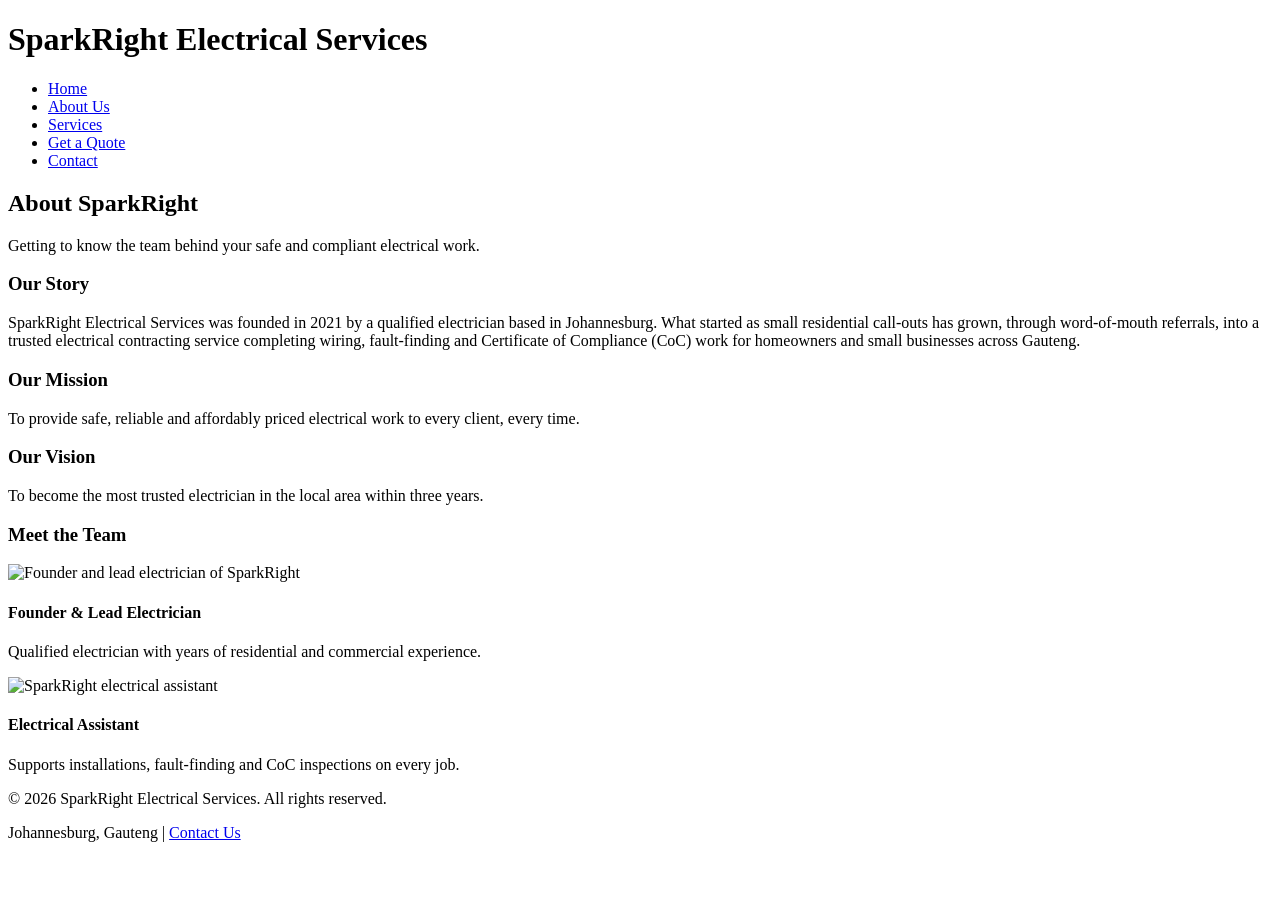
==== about.html @ 02b432ce "Add all HTML pages with semantic structure and navigation" ====
<!DOCTYPE html>
<html lang="en">
<head>
    <meta charset="UTF-8">
    <meta name="viewport" content="width=device-width, initial-scale=1.0">
    <title>About Us | SparkRight Electrical Services</title>
    <meta name="description" content="Learn about SparkRight Electrical Services, our history, mission and the team behind our electrical work in Johannesburg.">
    <link rel="stylesheet" href="css/style.css">
</head>
<body>

    <header>
        <div class="logo">
            <h1>SparkRight <span>Electrical Services</span></h1>
        </div>
        <nav>
            <ul>
                <li><a href="index.html">Home</a></li>
                <li><a href="about.html" aria-current="page">About Us</a></li>
                <li><a href="services.html">Services</a></li>
                <li><a href="enquiry.html">Get a Quote</a></li>
                <li><a href="contact.html">Contact</a></li>
            </ul>
        </nav>
    </header>

    <main>

        <!-- Page intro -->
        <section class="page-header">
            <h2>About SparkRight</h2>
            <p>Getting to know the team behind your safe and compliant electrical work.</p>
        </section>

        <!-- Organisation history -->
        <section class="history">
            <h3>Our Story</h3>
            <p>SparkRight Electrical Services was founded in 2021 by a qualified electrician based in
               Johannesburg. What started as small residential call-outs has grown, through word-of-mouth
               referrals, into a trusted electrical contracting service completing wiring, fault-finding
               and Certificate of Compliance (CoC) work for homeowners and small businesses across Gauteng.</p>
        </section>

        <!-- Mission and vision -->
        <section class="mission-vision">
            <h3>Our Mission</h3>
            <p>To provide safe, reliable and affordably priced electrical work to every client, every time.</p>

            <h3>Our Vision</h3>
            <p>To become the most trusted electrician in the local area within three years.</p>
        </section>

        <!-- Team members section -->
        <section class="team">
            <h3>Meet the Team</h3>
            <div class="team-members">
                <article class="team-member">
                    <img src="images/team-1.jpg" alt="Founder and lead electrician of SparkRight">
                    <h4>Founder &amp; Lead Electrician</h4>
                    <p>Qualified electrician with years of residential and commercial experience.</p>
                </article>
                <article class="team-member">
                    <img src="images/team-2.jpg" alt="SparkRight electrical assistant">
                    <h4>Electrical Assistant</h4>
                    <p>Supports installations, fault-finding and CoC inspections on every job.</p>
                </article>
            </div>
        </section>

    </main>

    <footer>
        <p>&copy; 2026 SparkRight Electrical Services. All rights reserved.</p>
        <p>Johannesburg, Gauteng | <a href="contact.html">Contact Us</a></p>
    </footer>

</body>
</html>
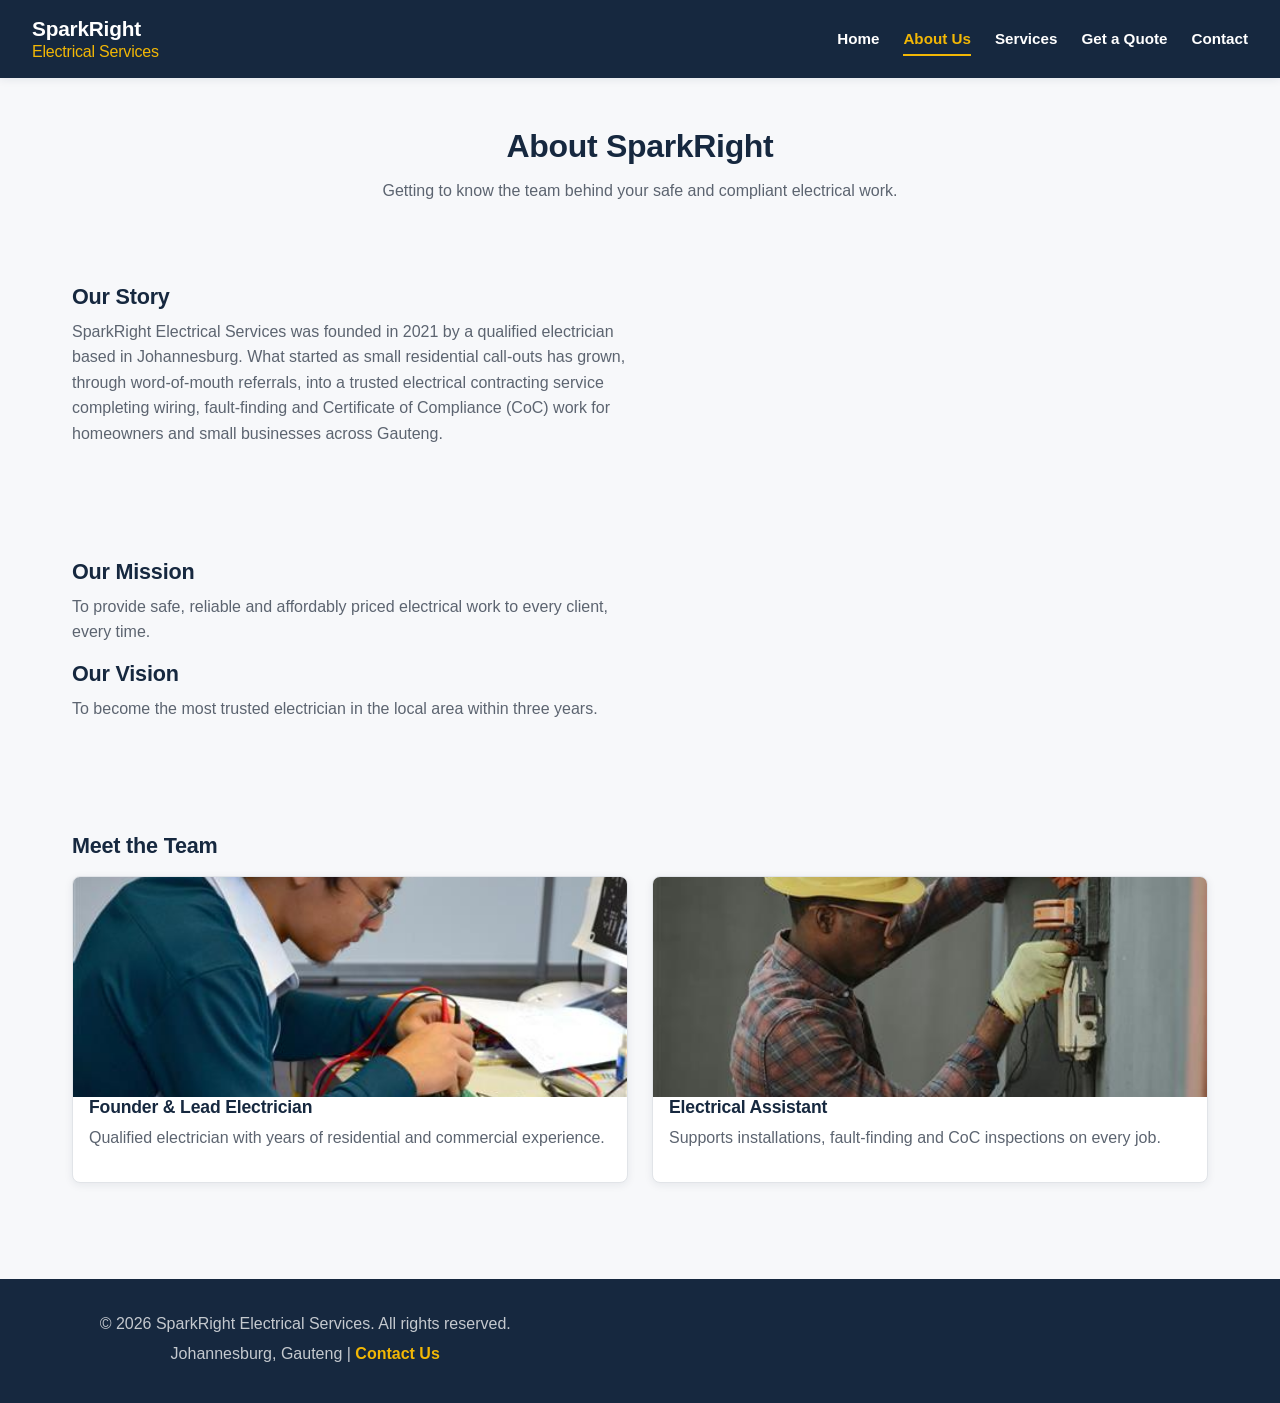
==== commit 98819cb7: "Use srcset, sizes, width/height and lazy loading on hero and team images (Part 2 feedback)" ====
--- a/about.html
+++ b/about.html
@@ -55,12 +55,28 @@
             <h3>Meet the Team</h3>
             <div class="team-members">
                 <article class="team-member">
-                    <img src="images/team-1.jpg" alt="Founder and lead electrician of SparkRight">
+                    <img src="images/team-1.jpg"
+     srcset="images/team-1-480.jpg 480w,
+             images/team-1-800.jpg 800w,
+             images/team-1-1200.jpg 1200w,
+             images/team-1.jpg 3072w"
+     sizes="(max-width: 768px) 90vw, 33vw"
+     width="3072" height="3573"
+     alt="Founder and lead electrician of SparkRight"
+     loading="lazy" decoding="async">
                     <h4>Founder &amp; Lead Electrician</h4>
                     <p>Qualified electrician with years of residential and commercial experience.</p>
                 </article>
                 <article class="team-member">
-                    <img src="images/team-2.jpg" alt="SparkRight electrical assistant">
+                    <img src="images/team-2.jpg"
+     srcset="images/team-2-480.jpg 480w,
+             images/team-2-800.jpg 800w,
+             images/team-2-1200.jpg 1200w,
+             images/team-2.jpg 4000w"
+     sizes="(max-width: 768px) 90vw, 33vw"
+     width="4000" height="2670"
+     alt="SparkRight electrical assistant"
+     loading="lazy" decoding="async">
                     <h4>Electrical Assistant</h4>
                     <p>Supports installations, fault-finding and CoC inspections on every job.</p>
                 </article>
--- a/css/style.css
+++ b/css/style.css
@@ -0,0 +1,478 @@
+﻿/* =========================================================
+   SparkRight Electrical Services -- style.css
+   Part 2: CSS Styling and Responsive Design
+   ========================================================= */
+
+/* ---------- 1. CSS Reset ---------- */
+* {
+    margin: 0;
+    padding: 0;
+    box-sizing: border-box;
+}
+
+html {
+    scroll-behavior: smooth;
+}
+
+img {
+    max-width: 100%;
+    display: block;
+}
+
+a {
+    text-decoration: none;
+    color: inherit;
+}
+
+ul {
+    list-style: none;
+}
+
+button {
+    font: inherit;
+    cursor: pointer;
+    border: none;
+}
+
+/* ---------- 2. Base Styles ---------- */
+:root {
+    --color-navy: #16283F;
+    --color-navy-light: #1F3A5C;
+    --color-amber: #F2B705;
+    --color-amber-dark: #D19E00;
+    --color-bg: #F7F8FA;
+    --color-white: #FFFFFF;
+    --color-text: #2A2E35;
+    --color-text-muted: #5C6470;
+    --color-border: #E1E4E8;
+
+    --font-base: 'Segoe UI', Tahoma, Geneva, Verdana, sans-serif;
+
+    --radius: 8px;
+    --shadow: 0 2px 8px rgba(22, 40, 63, 0.08);
+    --shadow-hover: 0 6px 16px rgba(22, 40, 63, 0.14);
+
+    --max-width: 75rem;
+}
+
+body {
+    font-family: var(--font-base);
+    color: var(--color-text);
+    background-color: var(--color-bg);
+    line-height: 1.6;
+    font-size: 1rem;
+}
+
+/* ---------- 3. Typography ---------- */
+h1, h2, h3, h4 {
+    font-weight: 700;
+    color: var(--color-navy);
+    line-height: 1.25;
+    letter-spacing: -0.01em;
+}
+
+h1 { font-size: 1.5rem; }
+h2 { font-size: 2rem; margin-bottom: 0.75rem; }
+h3 { font-size: 1.35rem; margin-bottom: 0.5rem; }
+h4 { font-size: 1.1rem; margin-bottom: 0.35rem; }
+
+p {
+    color: var(--color-text-muted);
+    margin-bottom: 1rem;
+    max-width: 65ch;
+}
+
+/* ---------- 4. Header & Navigation ---------- */
+header {
+    display: flex;
+    justify-content: space-between;
+    align-items: center;
+    flex-wrap: wrap;
+    gap: 1rem;
+    padding: 1rem 2rem;
+    background-color: var(--color-navy);
+    position: sticky;
+    top: 0;
+    z-index: 100;
+    box-shadow: var(--shadow);
+}
+
+.logo h1 {
+    color: var(--color-white);
+    font-size: 1.3rem;
+}
+
+.logo h1 span {
+    color: var(--color-amber);
+    font-weight: 400;
+    font-size: 1rem;
+    display: block;
+}
+
+header nav ul {
+    display: flex;
+    gap: 1.5rem;
+    flex-wrap: wrap;
+}
+
+header nav a {
+    color: var(--color-white);
+    font-weight: 600;
+    font-size: 0.95rem;
+    padding: 0.4rem 0;
+    border-bottom: 2px solid transparent;
+    transition: border-color 0.2s ease, color 0.2s ease;
+}
+
+header nav a:hover,
+header nav a:focus {
+    color: var(--color-amber);
+    border-bottom-color: var(--color-amber);
+}
+
+header nav a[aria-current="page"] {
+    color: var(--color-amber);
+    border-bottom-color: var(--color-amber);
+}
+
+/* ---------- 5. Main Layout Wrapper ---------- */
+main {
+    max-width: var(--max-width);
+    margin: 0 auto;
+    padding: 0 2rem;
+}
+
+section {
+    padding: 3rem 0;
+}
+
+.page-header {
+    text-align: center;
+    padding: 3rem 0 2rem;
+}
+
+.page-header p {
+    margin: 0 auto;
+    color: var(--color-text-muted);
+}
+
+/* ---------- 6. Hero Section (Home) ---------- */
+.hero {
+    display: grid;
+    grid-template-columns: 1.1fr 1fr;
+    align-items: center;
+    gap: 2rem;
+    padding: 3rem 0;
+}
+
+.hero img {
+    border-radius: var(--radius);
+    box-shadow: var(--shadow);
+}
+
+.hero-text h2 {
+    font-size: 2.25rem;
+}
+
+/* ---------- 7. Buttons / CTAs ---------- */
+.cta-button {
+    display: inline-block;
+    background-color: var(--color-amber);
+    color: var(--color-navy);
+    font-weight: 700;
+    padding: 0.85rem 1.75rem;
+    border-radius: var(--radius);
+    margin-top: 0.5rem;
+    transition: background-color 0.2s ease, transform 0.15s ease, box-shadow 0.2s ease;
+}
+
+.cta-button:hover {
+    background-color: var(--color-amber-dark);
+    box-shadow: var(--shadow-hover);
+    transform: translateY(-2px);
+}
+
+.cta-button:focus {
+    outline: 3px solid var(--color-navy-light);
+    outline-offset: 2px;
+}
+
+.cta-button:active {
+    transform: translateY(0);
+}
+
+/* ---------- 8. Service Cards (Home preview + Services page) ---------- */
+.service-cards {
+    display: grid;
+    grid-template-columns: repeat(3, 1fr);
+    gap: 1.5rem;
+    margin: 1.5rem 0;
+}
+
+.card,
+.service-detail {
+    background-color: var(--color-white);
+    border: 1px solid var(--color-border);
+    border-radius: var(--radius);
+    padding: 1.5rem;
+    box-shadow: var(--shadow);
+    transition: box-shadow 0.2s ease, transform 0.2s ease;
+}
+
+.card:hover,
+.service-detail:hover {
+    box-shadow: var(--shadow-hover);
+    transform: translateY(-3px);
+}
+
+.service-detail {
+    margin-bottom: 1.25rem;
+}
+
+.cta {
+    text-align: center;
+    background-color: var(--color-navy);
+    border-radius: var(--radius);
+    padding: 2.5rem 1.5rem;
+}
+
+.cta h3 {
+    color: var(--color-white);
+}
+
+/* ---------- 9. About Page ---------- */
+.history,
+.mission-vision {
+    max-width: 65ch;
+}
+
+.team-members {
+    display: grid;
+    grid-template-columns: repeat(2, 1fr);
+    gap: 1.5rem;
+    margin-top: 1rem;
+}
+
+.team-member {
+    background-color: var(--color-white);
+    border: 1px solid var(--color-border);
+    border-radius: var(--radius);
+    overflow: hidden;
+    box-shadow: var(--shadow);
+    transition: box-shadow 0.2s ease;
+}
+
+.team-member:hover {
+    box-shadow: var(--shadow-hover);
+}
+
+.team-member img {
+    height: 220px;
+    width: 100%;
+    object-fit: cover;
+}
+
+.team-member h4,
+.team-member p {
+    padding: 0 1rem;
+}
+
+.team-member p {
+    padding-bottom: 1rem;
+}
+
+/* ---------- 10. Forms (Enquiry + Contact) ---------- */
+.enquiry-form form,
+.contact-form form {
+    display: flex;
+    flex-direction: column;
+    max-width: 40rem;
+    background-color: var(--color-white);
+    border: 1px solid var(--color-border);
+    border-radius: var(--radius);
+    padding: 2rem;
+    box-shadow: var(--shadow);
+}
+
+.enquiry-form label,
+.contact-form label {
+    font-weight: 600;
+    font-size: 0.9rem;
+    color: var(--color-navy);
+    margin-top: 1rem;
+    margin-bottom: 0.35rem;
+}
+
+.enquiry-form input,
+.enquiry-form select,
+.enquiry-form textarea,
+.contact-form input,
+.contact-form textarea {
+    padding: 0.65rem 0.85rem;
+    border: 1px solid var(--color-border);
+    border-radius: var(--radius);
+    font-size: 0.95rem;
+    font-family: inherit;
+    background-color: var(--color-bg);
+    transition: border-color 0.2s ease, box-shadow 0.2s ease;
+}
+
+.enquiry-form input:focus,
+.enquiry-form select:focus,
+.enquiry-form textarea:focus,
+.contact-form input:focus,
+.contact-form textarea:focus {
+    outline: none;
+    border-color: var(--color-amber);
+    box-shadow: 0 0 0 3px rgba(242, 183, 5, 0.25);
+}
+
+.enquiry-form button,
+.contact-form button {
+    align-self: flex-start;
+    margin-top: 1.5rem;
+    background-color: var(--color-navy);
+    color: var(--color-white);
+    font-weight: 700;
+    padding: 0.85rem 1.75rem;
+    border-radius: var(--radius);
+    transition: background-color 0.2s ease, transform 0.15s ease;
+}
+
+.enquiry-form button:hover,
+.contact-form button:hover {
+    background-color: var(--color-navy-light);
+    transform: translateY(-2px);
+}
+
+.enquiry-form button:active,
+.contact-form button:active {
+    transform: translateY(0);
+}
+
+/* ---------- 11. Contact Page: Details + Service Areas ---------- */
+.contact-details p {
+    margin-bottom: 0.5rem;
+}
+
+.contact-details a {
+    color: var(--color-amber-dark);
+    font-weight: 600;
+}
+
+.service-areas {
+    display: grid;
+    gap: 1.5rem;
+}
+
+.location {
+    background-color: var(--color-white);
+    border: 1px solid var(--color-border);
+    border-radius: var(--radius);
+    padding: 1rem;
+    box-shadow: var(--shadow);
+}
+
+.location iframe {
+    border-radius: var(--radius);
+    margin-top: 0.5rem;
+}
+
+/* ---------- 12. Footer ---------- */
+footer {
+    background-color: var(--color-navy);
+    color: var(--color-white);
+    text-align: center;
+    padding: 2rem 1rem;
+    margin-top: 3rem;
+}
+
+footer p {
+    color: rgba(255, 255, 255, 0.75);
+    margin-bottom: 0.25rem;
+}
+
+footer a {
+    color: var(--color-amber);
+    font-weight: 600;
+}
+
+/* =========================================================
+   13. Responsive Design
+   ========================================================= */
+
+/* Tablet */
+@media (max-width: 1024px) {
+    .hero {
+        grid-template-columns: 1fr;
+    }
+
+    .service-cards {
+        grid-template-columns: repeat(2, 1fr);
+    }
+
+    main {
+        padding: 0 1.5rem;
+    }
+}
+
+/* Small tablet / large phone */
+@media (max-width: 768px) {
+    header {
+        flex-direction: column;
+        align-items: flex-start;
+        padding: 1rem 1.25rem;
+    }
+
+    header nav ul {
+        gap: 1rem;
+    }
+
+    .hero-text h2 {
+        font-size: 1.75rem;
+    }
+
+    .team-members {
+        grid-template-columns: 1fr;
+    }
+
+    .service-cards {
+        grid-template-columns: 1fr;
+    }
+}
+
+/* Mobile */
+@media (max-width: 480px) {
+    main {
+        padding: 0 1rem;
+    }
+
+    header nav ul {
+        flex-direction: column;
+        gap: 0.5rem;
+        width: 100%;
+    }
+
+    h2 {
+        font-size: 1.5rem;
+    }
+
+    .hero-text h2 {
+        font-size: 1.4rem;
+    }
+
+    .enquiry-form form,
+    .contact-form form {
+        padding: 1.25rem;
+    }
+
+    .cta-button,
+    .enquiry-form button,
+    .contact-form button {
+        width: 100%;
+        text-align: center;
+    }
+}
+
+/* Responsive images: keep aspect ratio with width/height attributes (Part 3) */
+img { max-width: 100%; height: auto; display: block; }
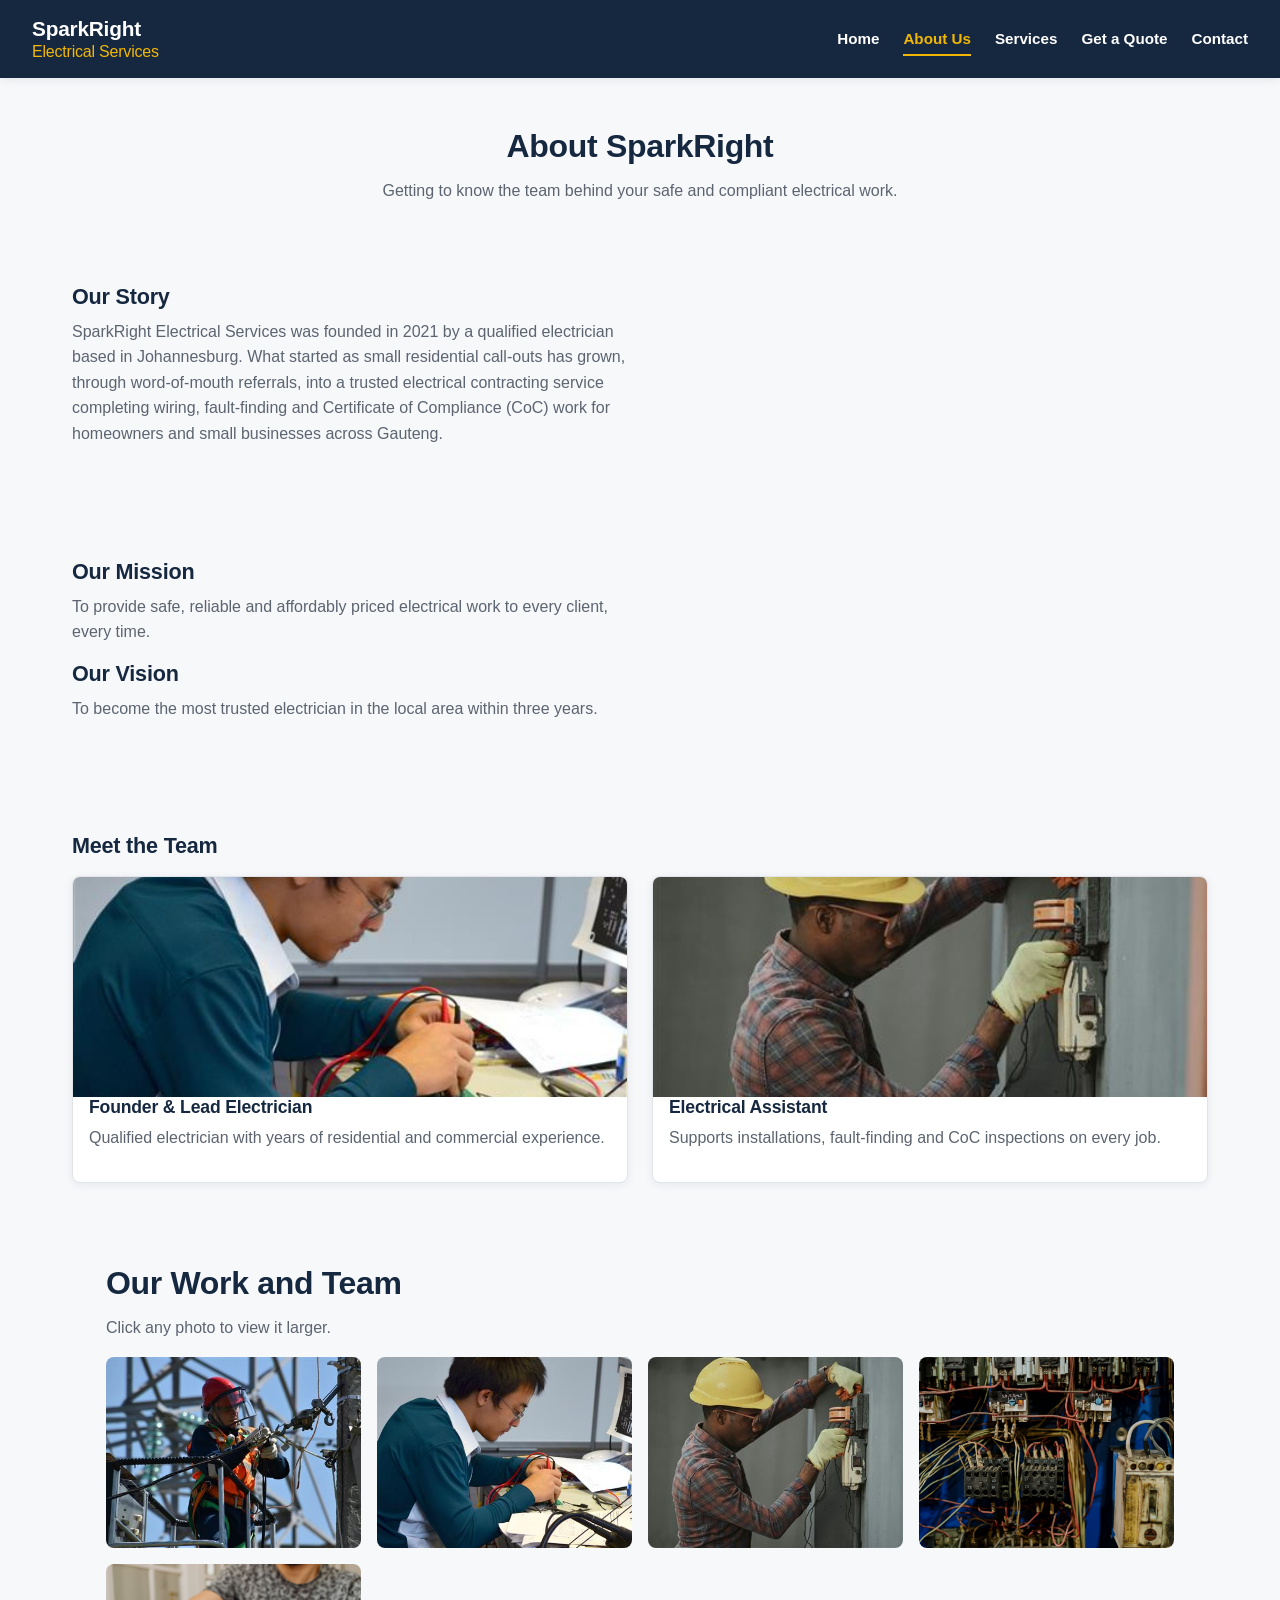
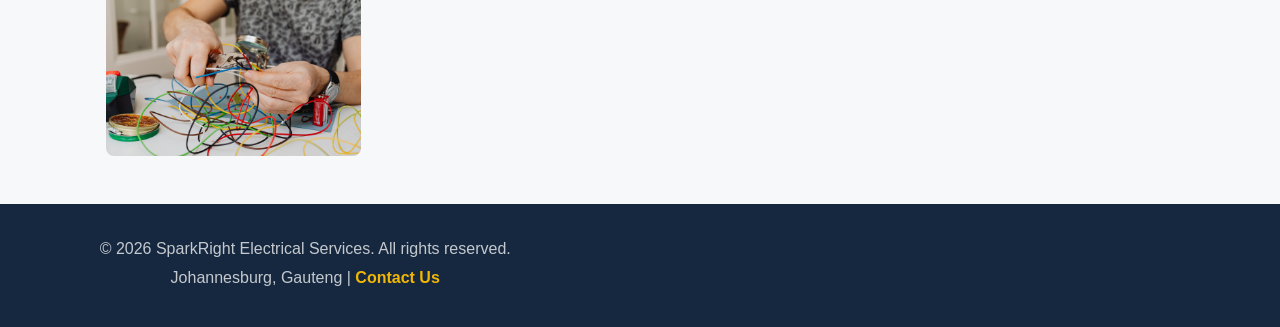
==== commit 83edef70: "Add gallery with accessible lightbox viewer to About page" ====
--- a/about.html
+++ b/about.html
@@ -3,8 +3,10 @@
 <head>
     <meta charset="UTF-8">
     <meta name="viewport" content="width=device-width, initial-scale=1.0">
-    <title>About Us | SparkRight Electrical Services</title>
-    <meta name="description" content="Learn about SparkRight Electrical Services, our history, mission and the team behind our electrical work in Johannesburg.">
+    <title>About SparkRight | Qualified Electricians in Johannesburg</title>
+  <meta name="description" content="Meet the SparkRight team. Founded in 2021, we deliver safe, SANS-compliant electrical work for homes and small businesses across Gauteng.">
+  <meta name="keywords" content="about SparkRight, qualified electrician, electrical contractor Johannesburg, SANS 10142-1, licensed electricians">
+  <link rel="canonical" href="https://sparkright-website.vercel.app/about.html">
     <link rel="stylesheet" href="css/style.css">
 </head>
 <body>
@@ -83,6 +85,17 @@
             </div>
         </section>
 
+            <section class="gallery-section" id="gallery" aria-labelledby="gallery-heading">
+            <h2 id="gallery-heading">Our Work and Team</h2>
+            <p>Click any photo to view it larger.</p>
+            <div class="gallery-grid">
+                <a href="images/hero-electrician-1200.jpg" class="gallery-item"><img src="images/hero-electrician-480.jpg" alt="SparkRight electrician at work on a job site" width="400" height="300" loading="lazy"></a>
+                <a href="images/team-1-1200.jpg" class="gallery-item"><img src="images/team-1-480.jpg" alt="SparkRight team member 1" width="400" height="300" loading="lazy"></a>
+                <a href="images/team-2-1200.jpg" class="gallery-item"><img src="images/team-2-480.jpg" alt="SparkRight team member 2" width="400" height="300" loading="lazy"></a>
+                <a href="images/pexels-cottonbro-7541342.jpg" class="gallery-item"><img src="images/pexels-cottonbro-7541342.jpg" alt="Electrical work being carried out by a SparkRight electrician" width="400" height="300" loading="lazy"></a>
+                <a href="images/pexels-karola-g-7285975.jpg" class="gallery-item"><img src="images/pexels-karola-g-7285975.jpg" alt="Electrical tools and equipment used on SparkRight jobs" width="400" height="300" loading="lazy"></a>
+            </div>
+        </section>
     </main>
 
     <footer>
@@ -90,5 +103,6 @@
         <p>Johannesburg, Gauteng | <a href="contact.html">Contact Us</a></p>
     </footer>
 
+  <script src="js/lightbox.js" defer></script>
 </body>
 </html>
--- a/css/style.css
+++ b/css/style.css
@@ -476,3 +476,41 @@
 
 /* Responsive images: keep aspect ratio with width/height attributes (Part 3) */
 img { max-width: 100%; height: auto; display: block; }
+
+/* Interactive map (Part 3) */
+.map-section { margin: 2rem auto; max-width: 1100px; padding: 0 1rem; }
+#map { height: 400px; width: 100%; border-radius: 8px; }
+@media (max-width: 600px) { #map { height: 300px; } }
+.location-list { list-style: none; padding: 0; margin: 1rem 0 0; display: flex; flex-wrap: wrap; gap: 0.5rem 2rem; }
+/* Services: search, filter and accordion (Part 3) */
+.service-controls { display: flex; flex-wrap: wrap; gap: 0.75rem 1.5rem; align-items: end; margin: 1.5rem 0; }
+.service-controls label { display: block; font-weight: 600; margin-bottom: 0.25rem; }
+.service-controls input, .service-controls select { padding: 0.5rem; font-size: 1rem; min-width: 200px; }
+#service-count { flex-basis: 100%; margin: 0; }
+.accordion-toggle { width: 100%; display: flex; justify-content: space-between; align-items: center;
+  background: none; border: 0; font: inherit; color: inherit; text-align: left; cursor: pointer; padding: 0; }
+.accordion-toggle:focus-visible { outline: 3px solid #f5a800; outline-offset: 3px; }
+.accordion-icon { font-size: 1.5rem; line-height: 1; margin-left: 1rem; }
+.accordion-panel { animation: panelFade 0.3s ease; }
+.service-price { font-weight: 600; }
+.no-results { padding: 1rem 0; }
+@keyframes panelFade { from { opacity: 0; transform: translateY(-4px); } to { opacity: 1; transform: none; } }
+/* Gallery and lightbox (Part 3) */
+.gallery-section { margin: 2rem auto; max-width: 1100px; padding: 0 1rem; }
+.gallery-grid { display: grid; grid-template-columns: repeat(auto-fill, minmax(220px, 1fr)); gap: 1rem; }
+.gallery-item { display: block; border-radius: 8px; overflow: hidden; }
+.gallery-item img { width: 100%; aspect-ratio: 4 / 3; object-fit: cover; display: block; transition: transform 0.3s ease; }
+.gallery-item:hover img { transform: scale(1.05); }
+.gallery-item:focus-visible { outline: 3px solid #f5a800; outline-offset: 3px; }
+dialog.lightbox { border: 0; padding: 1rem; background: transparent; }
+dialog.lightbox::backdrop { background: rgba(0, 0, 0, 0.88); }
+dialog.lightbox[open] { display: flex; align-items: center; justify-content: center; gap: 1rem;
+  width: 100vw; height: 100vh; max-width: none; max-height: none; margin: 0; }
+dialog.lightbox figure { margin: 0; text-align: center; color: #fff; }
+dialog.lightbox img { max-width: 80vw; max-height: 78vh; border-radius: 6px; }
+dialog.lightbox figcaption { margin-top: 0.75rem; }
+.lb-btn { background: rgba(255, 255, 255, 0.15); color: #fff; border: 0; border-radius: 50%;
+  width: 44px; height: 44px; font-size: 1.75rem; line-height: 1; cursor: pointer; flex-shrink: 0; }
+.lb-btn:hover, .lb-btn:focus-visible { background: rgba(255, 255, 255, 0.35); outline: 2px solid #f5a800; }
+.lb-close { position: absolute; top: 1rem; right: 1rem; }
+@media (max-width: 600px) { dialog.lightbox img { max-width: 72vw; } .lb-btn { width: 36px; height: 36px; } }
